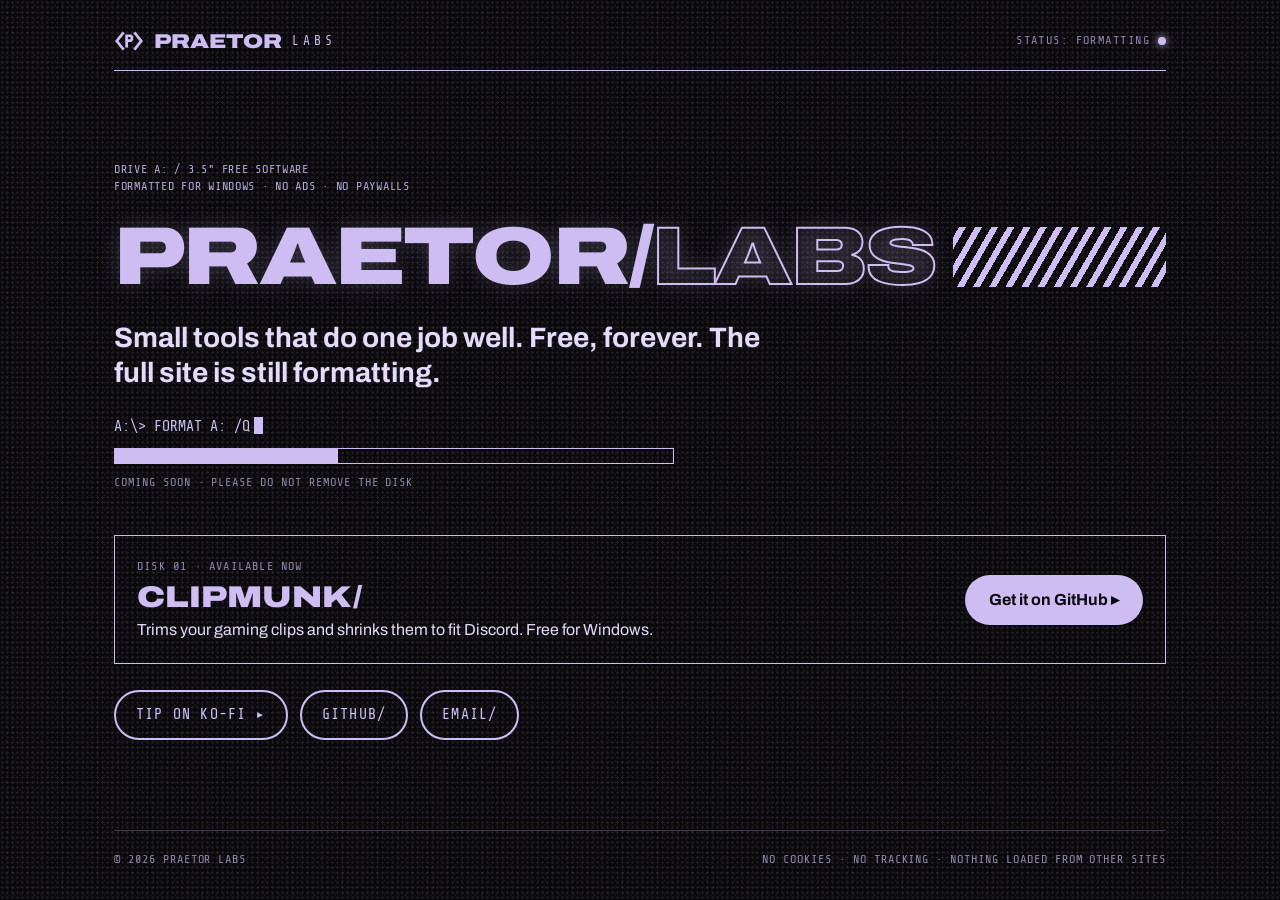
==== index.html @ a4e19ec4 "Coming soon page Co-Authored-By: Claude Opus 5.5 <noreply@anthropic.com>" ====
<!doctype html>
<html lang="en">
<head>
<meta charset="utf-8">
<meta name="viewport" content="width=device-width, initial-scale=1">
<title>Praetor Labs · Coming soon</title>
<meta name="description" content="Free apps for gamers and friends. Small tools that do one job well. The full site is coming soon.">
<meta name="theme-color" content="#0A090C">
<meta property="og:type" content="website">
<meta property="og:site_name" content="Praetor Labs">
<meta property="og:title" content="Praetor Labs · Coming soon">
<meta property="og:description" content="Free apps for gamers and friends. Small tools that do one job well.">
<meta property="og:url" content="https://praetorlabs01.github.io/">
<link rel="icon" type="image/svg+xml" href="/assets/img/favicon.svg">
<link rel="stylesheet" href="/assets/css/site.css">
<style>
body{margin:0;background:#0A090C}
a{color:#CDBDF2}
.cs-btn:hover{background:#CDBDF2 !important;color:#0A090C !important}
.cs-solid:hover{background:#E4DAFA !important}
a:focus-visible{outline:2px solid #CDBDF2;outline-offset:3px}
@keyframes hm14{from{transform:translateX(0)}to{transform:translateX(16.166px)}}
@keyframes hb{50%{opacity:0}}
@keyframes hled{0%,60%,100%{opacity:1}30%,80%{opacity:.25}}
@keyframes fmt{0%{transform:translateX(-100%)}100%{transform:translateX(250%)}}
@media (prefers-reduced-motion: reduce){*{animation:none !important;transition:none !important}}
@media (max-width: 680px){
  .cs-h1{font-size:8vw !important}
  .cs-row{flex-direction:column;align-items:flex-start !important}
}
</style>
</head>
<body>
<div style="background-color: #0A090C; background-image: radial-gradient(#CDBDF21C 1px, transparent 1.3px), radial-gradient(#CDBDF20E 1px, transparent 1.2px); background-size: 5px 5px, 7px 7px; background-position: 0 0, 3px 2px; color: #CDBDF2; font-family: 'Share Tech Mono', ui-monospace, monospace; font-size: 15px; line-height: 1.45; min-height: 100vh; display: flex; flex-direction: column">
  <div style="max-width: 1100px; width: 100%; box-sizing: border-box; margin: 0 auto; padding: 0 24px; flex: 1; display: flex; flex-direction: column">

    <header style="display: flex; align-items: center; justify-content: space-between; gap: 16px; padding: 26px 0 14px; border-bottom: 1px solid #CDBDF2">
      <span style="display: flex; align-items: center; gap: 10px">
        <svg viewBox="0 0 48 48" width="30" height="30" aria-hidden="true"><path d="M14 12L4.5 24L14 36M34 12L43.5 24L34 36" fill="none" stroke="#CDBDF2" stroke-width="4.5" stroke-linecap="square"></path><path fill-rule="evenodd" d="M18 13.5H27.75L30.75 16.5V22.5L27.75 25.5H22.5V34.5H18ZM22.5 17.75V21.25H26.25V17.75Z" fill="#CDBDF2"></path></svg>
        <span style="font-family: 'Archivo', sans-serif; font-stretch: 125%; font-weight: 900; font-size: 20px">PRAETOR</span><span style="font-size: 13px; letter-spacing: .3em">LABS</span>
      </span>
      <span style="font-size: 12px; letter-spacing: .12em; color: #8F84AA; display: flex; align-items: center; gap: 8px">STATUS: FORMATTING <span style="display: inline-block; width: 8px; height: 8px; border-radius: 50%; background: #CDBDF2; box-shadow: 0 0 8px #CDBDF2; animation: hled 1.1s infinite"></span></span>
    </header>

    <main style="flex: 1; display: flex; flex-direction: column; justify-content: center; gap: 26px; padding: 72px 0">
      <div style="font-size: 12px; line-height: 1.4; letter-spacing: .06em; color: #B4A8D4">DRIVE A: / 3.5" FREE SOFTWARE<br>FORMATTED FOR WINDOWS · NO ADS · NO PAYWALLS</div>

      <div style="display: flex; align-items: center; gap: 18px">
        <h1 class="cs-h1" style="margin: 0; white-space: nowrap; font-family: 'Archivo', sans-serif; font-stretch: 125%; font-weight: 900; font-size: clamp(28px, 6.4vw, 84px); line-height: .9; letter-spacing: -.02em; text-shadow: 0 0 22px #CDBDF233">PRAETOR/<span style="color: transparent; -webkit-text-stroke: 2px #CDBDF2">LABS</span></h1>
        <span aria-hidden="true" style="flex: 1 1 0; min-width: 0; height: 60px; position: relative; overflow: hidden"><span style="position: absolute; top: 0; bottom: 0; left: -24px; right: -24px; background: repeating-linear-gradient(-60deg, #CDBDF2 0 6px, transparent 6px 14px); animation: hm14 1.2s linear infinite"></span></span>
      </div>

      <p style="margin: 0; font-family: 'Archivo', sans-serif; font-weight: 700; font-size: clamp(20px, 3vw, 28px); line-height: 1.25; max-width: 24em; color: #E4DAFA">Small tools that do one job well. Free, forever. The full site is still formatting.</p>

      <div style="display: flex; flex-direction: column; gap: 10px; max-width: 560px">
        <div style="font-size: 15px">A:\&gt; FORMAT A: /Q<span aria-hidden="true" style="display: inline-block; width: 9px; height: 17px; margin-left: 4px; background: #CDBDF2; vertical-align: -3px; animation: hb 1s steps(1) infinite"></span></div>
        <div role="img" aria-label="Formatting in progress" style="position: relative; height: 14px; border: 1px solid #CDBDF2; overflow: hidden"><span style="position: absolute; top: 0; bottom: 0; left: 0; width: 40%; background: #CDBDF2; animation: fmt 2.4s ease-in-out infinite"></span></div>
        <div style="font-size: 12px; color: #8F84AA; letter-spacing: .08em">COMING SOON · PLEASE DO NOT REMOVE THE DISK</div>
      </div>

      <section class="cs-row" style="display: flex; align-items: center; justify-content: space-between; gap: 22px; margin-top: 18px; padding: 22px; border: 1px solid #CDBDF2">
        <div style="display: flex; flex-direction: column; gap: 6px">
          <span style="font-size: 12px; color: #8F84AA; letter-spacing: .1em">DISK 01 · AVAILABLE NOW</span>
          <span style="font-family: 'Archivo', sans-serif; font-stretch: 125%; font-weight: 900; font-size: 30px; line-height: 1">CLIPMUNK/</span>
          <span style="font-family: 'Archivo', sans-serif; font-size: 16px; color: #E4DAFA">Trims your gaming clips and shrinks them to fit Discord. Free for Windows.</span>
        </div>
        <a class="cs-solid" href="https://github.com/PraetorLabs01/Clipmunk/releases/latest" style="flex: none; display: inline-flex; align-items: center; min-height: 50px; padding: 0 24px; background: #CDBDF2; color: #0A090C; border-radius: 99px; font-family: 'Archivo', sans-serif; font-weight: 700; font-size: 16px; text-decoration: none">Get it on GitHub ▸</a>
      </section>

      <div style="display: flex; flex-wrap: wrap; gap: 12px">
        <a class="cs-btn" href="https://ko-fi.com/praetorlabs" style="display: inline-flex; align-items: center; min-height: 46px; padding: 0 20px; border: 2px solid #CDBDF2; border-radius: 99px; text-decoration: none; letter-spacing: .08em">TIP ON KO-FI ▸</a>
        <a class="cs-btn" href="https://github.com/PraetorLabs01" style="display: inline-flex; align-items: center; min-height: 46px; padding: 0 20px; border: 2px solid #CDBDF2; border-radius: 99px; text-decoration: none; letter-spacing: .08em">GITHUB/</a>
        <a class="cs-btn" href="mailto:praetorlabs@gmail.com" style="display: inline-flex; align-items: center; min-height: 46px; padding: 0 20px; border: 2px solid #CDBDF2; border-radius: 99px; text-decoration: none; letter-spacing: .08em">EMAIL/</a>
      </div>
    </main>

    <footer style="display: flex; flex-wrap: wrap; justify-content: space-between; gap: 12px; padding: 20px 0 32px; border-top: 1px solid #CDBDF244; font-size: 12px; letter-spacing: .08em; color: #8F84AA">
      <span>© 2026 PRAETOR LABS</span>
      <span>NO COOKIES · NO TRACKING · NOTHING LOADED FROM OTHER SITES</span>
    </footer>
  </div>
</div>
</body>
</html>
---- assets/css/site.css ----
/* Self-hosted so the site makes no third-party requests. Both fonts: SIL Open Font License (see /assets/fonts/). */
@font-face{font-family:'Archivo';src:url('/assets/fonts/Archivo.woff2') format('woff2');font-weight:100 900;font-stretch:62% 125%;font-display:swap}
@font-face{font-family:'Share Tech Mono';src:url('/assets/fonts/ShareTechMono.woff2') format('woff2');font-weight:400;font-display:swap}
html{scroll-behavior:smooth}

/* Phones: the mockups were drawn for desktop; these rules fold every multi-column layout into one column. */
@media (max-width: 680px){
  [style*="padding: 0 32px"]{padding-left:16px !important;padding-right:16px !important}
  [style*="grid-template-columns: repeat(auto-fit"],[style*="grid-template-columns: auto 1fr"],[style*="grid-template-columns: 1fr 1fr"]{grid-template-columns:1fr !important}
  h1{font-size:clamp(28px,10vw,52px) !important}
  h1[style*="nowrap"]{font-size:8vw !important}
  h2{font-size:clamp(24px,7.5vw,40px) !important}
  [style*="font-size: 150px"]{font-size:84px !important}
  section[style*="height: 720px"]{height:auto !important;min-height:560px;padding-top:120px !important}
  figure[style*="padding: 32px 40px 40px 0"]{padding:28px 28px 28px 0 !important}
  svg[style*="hfloat"]{display:none}
  section [aria-hidden="true"][style*="top: 260px"]{display:none}
  nav.h-nav{gap:14px !important;font-size:13px !important}
}
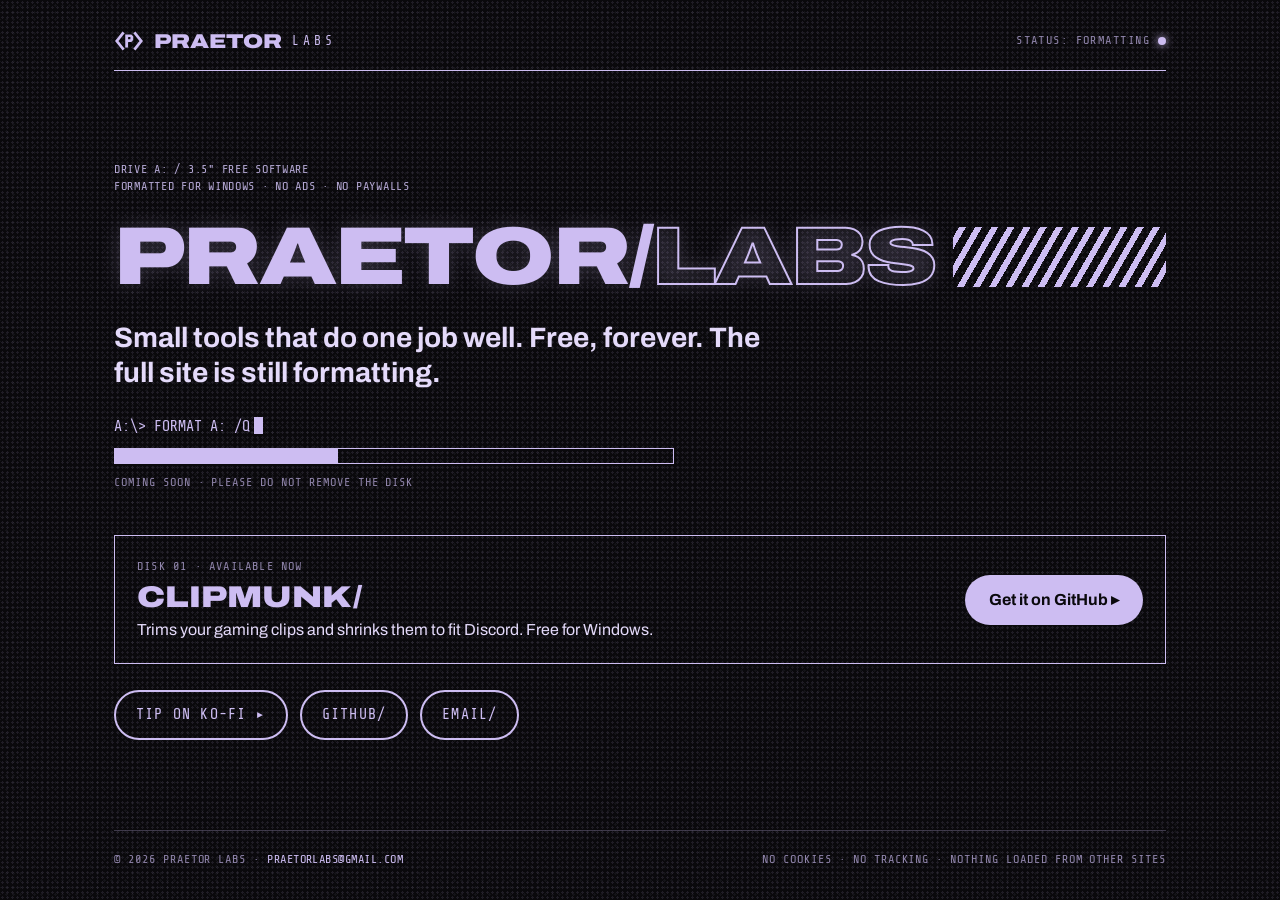
==== commit 31ef04f7: "Footer: contact email Co-Authored-By: Claude Opus 5.5 <noreply@anthropic.com>" ====
--- a/index.html
+++ b/index.html
@@ -10,7 +10,7 @@
 <meta property="og:site_name" content="Praetor Labs">
 <meta property="og:title" content="Praetor Labs · Coming soon">
 <meta property="og:description" content="Free apps for gamers and friends. Small tools that do one job well.">
-<meta property="og:url" content="https://praetorlabs01.github.io/">
+<meta property="og:url" content="https://praetorlabshq.com/">
 <link rel="icon" type="image/svg+xml" href="/assets/img/favicon.svg">
 <link rel="stylesheet" href="/assets/css/site.css">
 <style>
@@ -75,7 +75,7 @@
     </main>
 
     <footer style="display: flex; flex-wrap: wrap; justify-content: space-between; gap: 12px; padding: 20px 0 32px; border-top: 1px solid #CDBDF244; font-size: 12px; letter-spacing: .08em; color: #8F84AA">
-      <span>© 2026 PRAETOR LABS</span>
+      <span>© 2026 PRAETOR LABS · <a href="mailto:praetorlabs@gmail.com" style="color: #CDBDF2; text-decoration: none; letter-spacing: .04em">PRAETORLABS@GMAIL.COM</a></span>
       <span>NO COOKIES · NO TRACKING · NOTHING LOADED FROM OTHER SITES</span>
     </footer>
   </div>
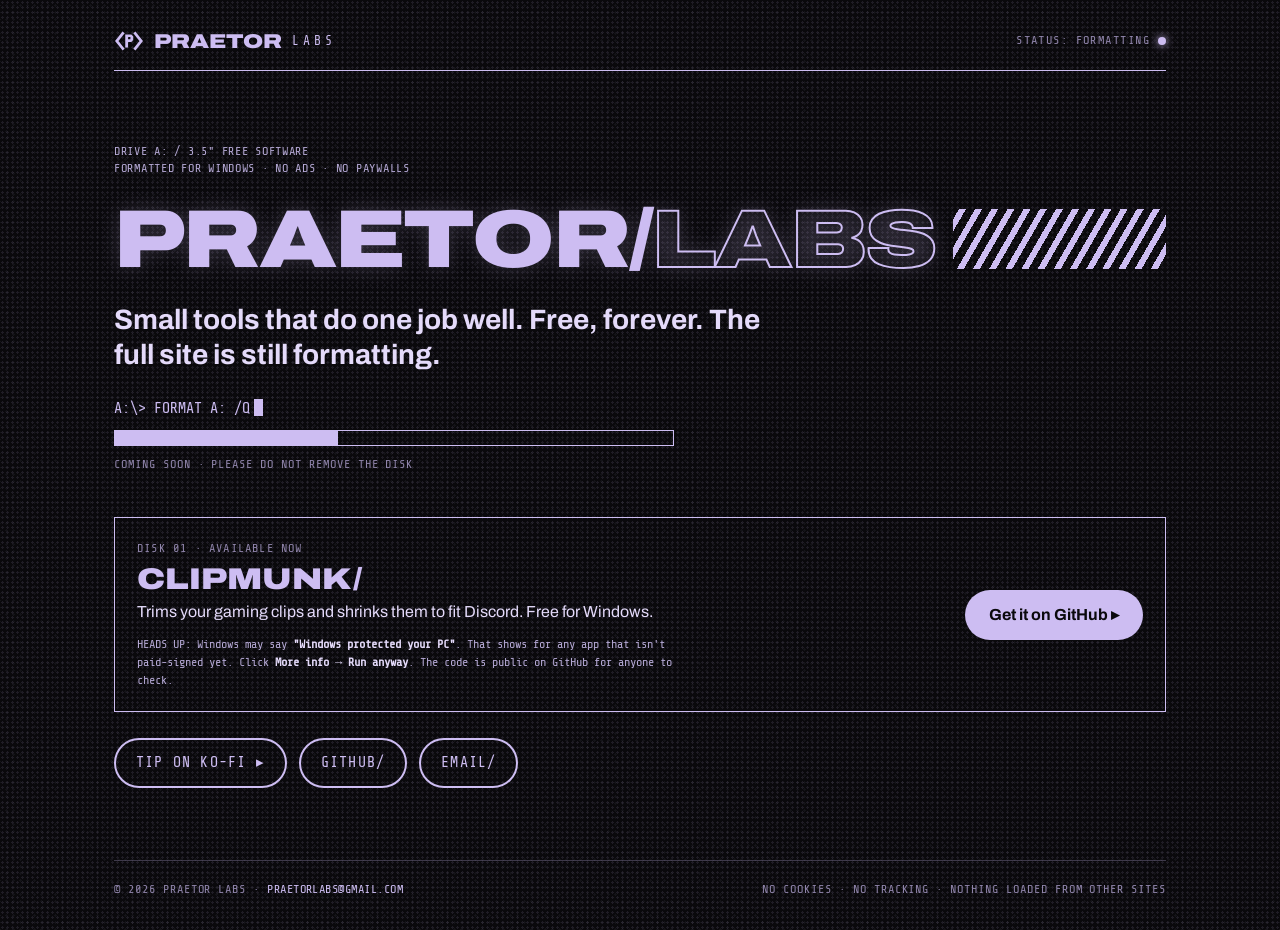
==== commit 3b2299f9: "Explain the Windows SmartScreen warning next to the Clipmunk download Co-Authored-By: Claude Opus 5." ====
--- a/index.html
+++ b/index.html
@@ -63,6 +63,7 @@
           <span style="font-size: 12px; color: #8F84AA; letter-spacing: .1em">DISK 01 · AVAILABLE NOW</span>
           <span style="font-family: 'Archivo', sans-serif; font-stretch: 125%; font-weight: 900; font-size: 30px; line-height: 1">CLIPMUNK/</span>
           <span style="font-family: 'Archivo', sans-serif; font-size: 16px; color: #E4DAFA">Trims your gaming clips and shrinks them to fit Discord. Free for Windows.</span>
+          <span style="margin-top: 6px; font-size: 12px; line-height: 1.5; color: #B4A8D4; max-width: 46em">HEADS UP: Windows may say <b style="color: #E4DAFA">"Windows protected your PC"</b>. That shows for any app that isn't paid-signed yet. Click <b style="color: #E4DAFA">More info → Run anyway</b>. The code is public on GitHub for anyone to check.</span>
         </div>
         <a class="cs-solid" href="https://github.com/PraetorLabs01/Clipmunk/releases/latest" style="flex: none; display: inline-flex; align-items: center; min-height: 50px; padding: 0 24px; background: #CDBDF2; color: #0A090C; border-radius: 99px; font-family: 'Archivo', sans-serif; font-weight: 700; font-size: 16px; text-decoration: none">Get it on GitHub ▸</a>
       </section>
@@ -70,15 +71,33 @@
       <div style="display: flex; flex-wrap: wrap; gap: 12px">
         <a class="cs-btn" href="https://ko-fi.com/praetorlabs" style="display: inline-flex; align-items: center; min-height: 46px; padding: 0 20px; border: 2px solid #CDBDF2; border-radius: 99px; text-decoration: none; letter-spacing: .08em">TIP ON KO-FI ▸</a>
         <a class="cs-btn" href="https://github.com/PraetorLabs01" style="display: inline-flex; align-items: center; min-height: 46px; padding: 0 20px; border: 2px solid #CDBDF2; border-radius: 99px; text-decoration: none; letter-spacing: .08em">GITHUB/</a>
-        <a class="cs-btn" href="mailto:praetorlabs@gmail.com" style="display: inline-flex; align-items: center; min-height: 46px; padding: 0 20px; border: 2px solid #CDBDF2; border-radius: 99px; text-decoration: none; letter-spacing: .08em">EMAIL/</a>
+        <a class="cs-btn" href="mailto:praetorlabs@gmail.com" data-copy-email title="Click to copy praetorlabs@gmail.com" style="display: inline-flex; align-items: center; min-height: 46px; padding: 0 20px; border: 2px solid #CDBDF2; border-radius: 99px; text-decoration: none; letter-spacing: .08em">EMAIL/</a>
       </div>
     </main>
 
     <footer style="display: flex; flex-wrap: wrap; justify-content: space-between; gap: 12px; padding: 20px 0 32px; border-top: 1px solid #CDBDF244; font-size: 12px; letter-spacing: .08em; color: #8F84AA">
-      <span>© 2026 PRAETOR LABS · <a href="mailto:praetorlabs@gmail.com" style="color: #CDBDF2; text-decoration: none; letter-spacing: .04em">PRAETORLABS@GMAIL.COM</a></span>
+      <span>© 2026 PRAETOR LABS · <a href="mailto:praetorlabs@gmail.com" data-copy-email title="Click to copy praetorlabs@gmail.com" style="color: #CDBDF2; text-decoration: none; letter-spacing: .04em">PRAETORLABS@GMAIL.COM</a></span>
       <span>NO COOKIES · NO TRACKING · NOTHING LOADED FROM OTHER SITES</span>
     </footer>
   </div>
 </div>
+<script>
+// Clicking an email link copies the address too, because mailto: does nothing on PCs with no email app set up.
+document.querySelectorAll('[data-copy-email]').forEach(function (a) {
+  a.addEventListener('click', function () {
+    var addr = a.getAttribute('href').replace('mailto:', '');
+    var label = a.textContent;
+    function done() { a.textContent = 'COPIED ✓'; setTimeout(function () { a.textContent = label; }, 1800); }
+    function fallback() {
+      var t = document.createElement('textarea');
+      t.value = addr; t.setAttribute('readonly', ''); t.style.position = 'fixed'; t.style.opacity = '0';
+      document.body.appendChild(t); t.select();
+      try { if (document.execCommand('copy')) done(); } catch (e) {}
+      document.body.removeChild(t);
+    }
+    if (navigator.clipboard && window.isSecureContext) { navigator.clipboard.writeText(addr).then(done, fallback); } else { fallback(); }
+  });
+});
+</script>
 </body>
 </html>
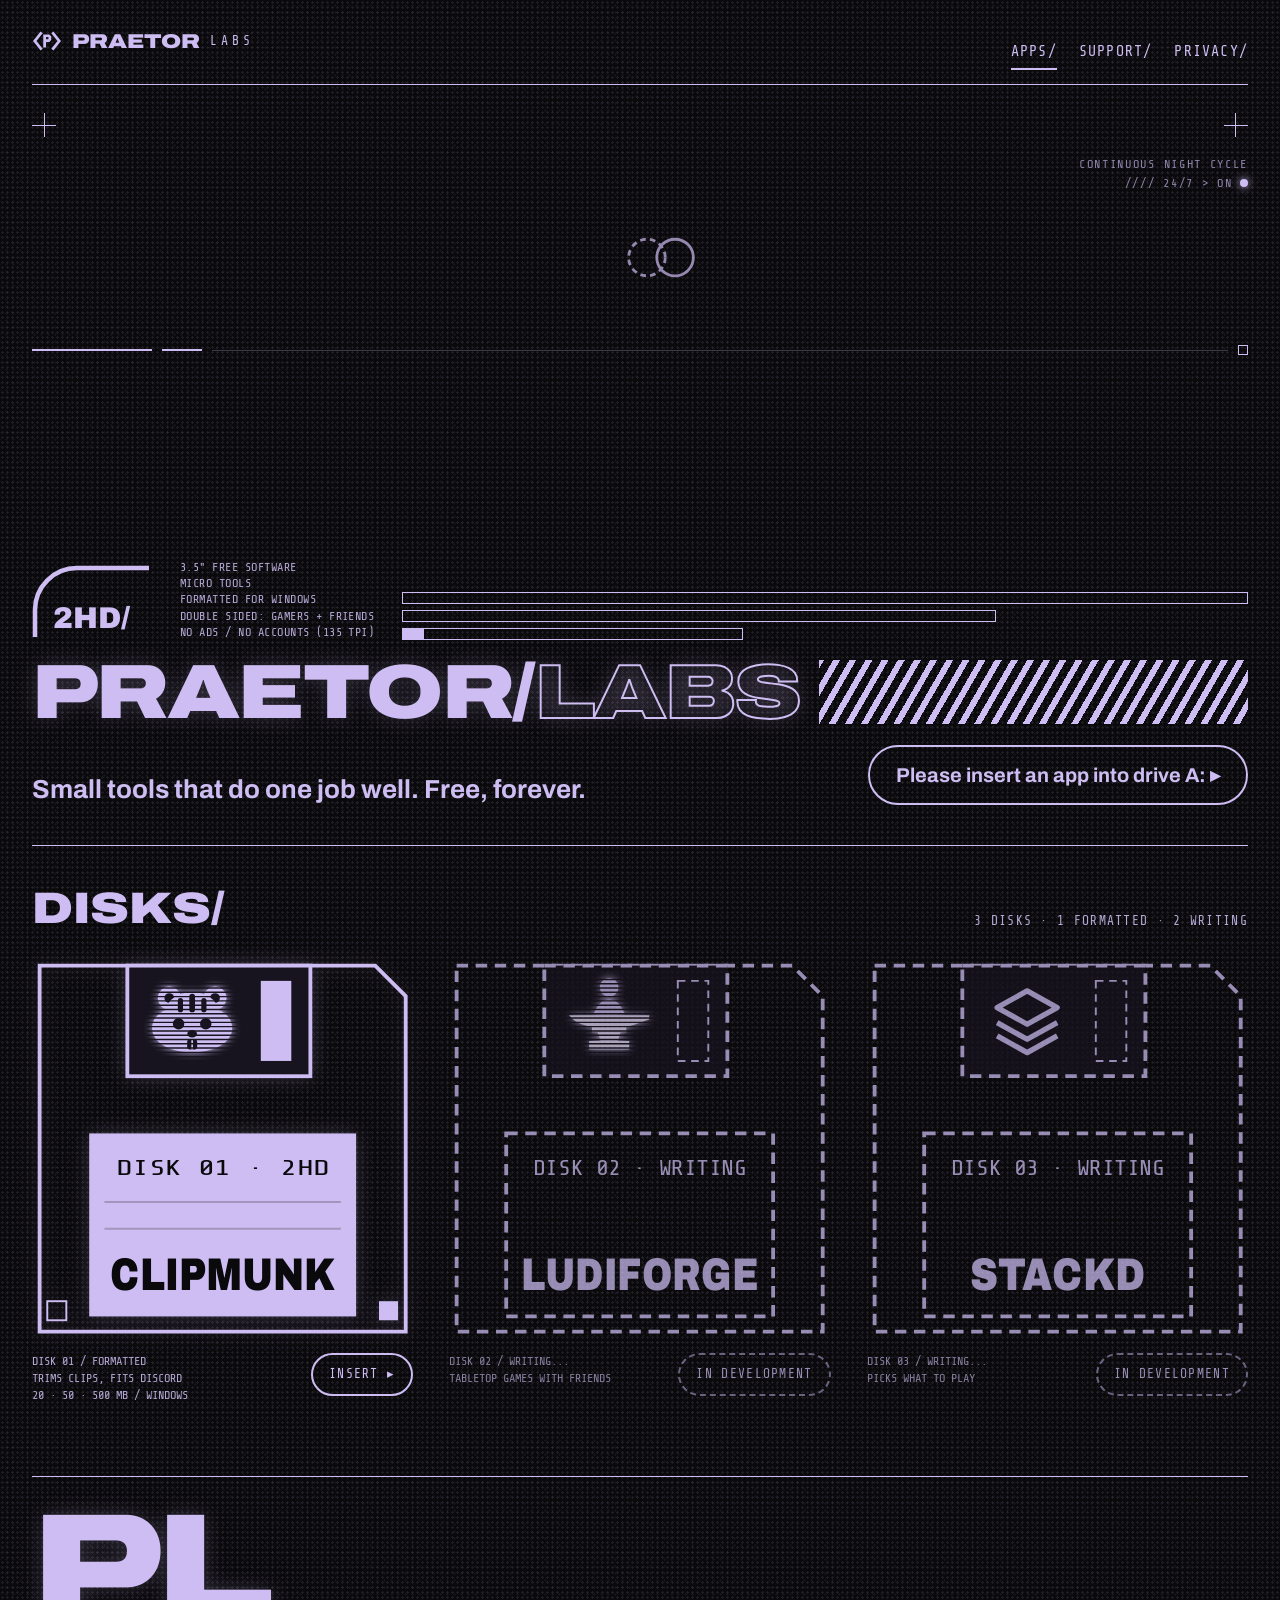
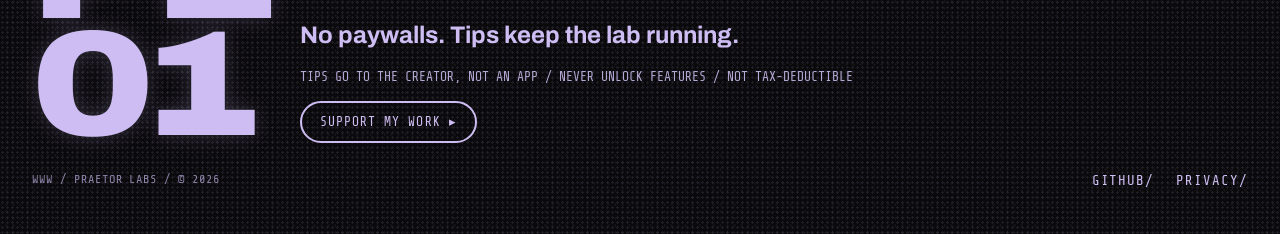
==== commit a2982ca6: "Launch the full site: home, Clipmunk, support, privacy Co-Authored-By: Claude Opus 5.5 <noreply@anth" ====
--- a/index.html
+++ b/index.html
@@ -3,101 +3,125 @@
 <head>
 <meta charset="utf-8">
 <meta name="viewport" content="width=device-width, initial-scale=1">
-<title>Praetor Labs · Coming soon</title>
-<meta name="description" content="Free apps for gamers and friends. Small tools that do one job well. The full site is coming soon.">
+<title>Praetor Labs</title>
+<meta name="description" content="Free apps for gamers and friends. Small tools that do one job well. No ads, no accounts, no paywalls.">
 <meta name="theme-color" content="#0A090C">
 <meta property="og:type" content="website">
 <meta property="og:site_name" content="Praetor Labs">
-<meta property="og:title" content="Praetor Labs · Coming soon">
-<meta property="og:description" content="Free apps for gamers and friends. Small tools that do one job well.">
+<meta property="og:title" content="Praetor Labs">
+<meta property="og:description" content="Free apps for gamers and friends. Small tools that do one job well. No ads, no accounts, no paywalls.">
 <meta property="og:url" content="https://praetorlabshq.com/">
+<meta property="og:image" content="https://praetorlabshq.com/assets/img/share.png">
+<meta property="og:image:width" content="1200">
+<meta property="og:image:height" content="630">
+<meta name="twitter:card" content="summary_large_image">
+<link rel="canonical" href="https://praetorlabshq.com/">
 <link rel="icon" type="image/svg+xml" href="/assets/img/favicon.svg">
+<link rel="icon" type="image/png" sizes="32x32" href="/assets/img/favicon-32.png">
+<link rel="apple-touch-icon" sizes="180x180" href="/assets/img/apple-touch-icon.png">
 <link rel="stylesheet" href="/assets/css/site.css">
 <style>
 body{margin:0;background:#0A090C}
 a{color:#CDBDF2}
-.cs-btn:hover{background:#CDBDF2 !important;color:#0A090C !important}
-.cs-solid:hover{background:#E4DAFA !important}
+.h-disk:hover .h-ins{background:#CDBDF2 !important;color:#0A090C !important}
+.h-cta:hover{background:#CDBDF2 !important;color:#0A090C !important}
+.h-nav a:hover{border-bottom-color:#CDBDF2 !important}
 a:focus-visible{outline:2px solid #CDBDF2;outline-offset:3px}
 @keyframes hm14{from{transform:translateX(0)}to{transform:translateX(16.166px)}}
 @keyframes hb{50%{opacity:0}}
+@keyframes hspin{to{transform:rotate(360deg)}}
 @keyframes hled{0%,60%,100%{opacity:1}30%,80%{opacity:.25}}
-@keyframes fmt{0%{transform:translateX(-100%)}100%{transform:translateX(250%)}}
+@keyframes hgrow{0%{width:6%}100%{width:100%}}
+.h-disk{transition:transform .2s ease}.h-disk:hover{transform:translateY(-5px)}
 @media (prefers-reduced-motion: reduce){*{animation:none !important;transition:none !important}}
-@media (max-width: 680px){
-  .cs-h1{font-size:8vw !important}
-  .cs-row{flex-direction:column;align-items:flex-start !important}
-}
 </style>
 </head>
 <body>
-<div style="background-color: #0A090C; background-image: radial-gradient(#CDBDF21C 1px, transparent 1.3px), radial-gradient(#CDBDF20E 1px, transparent 1.2px); background-size: 5px 5px, 7px 7px; background-position: 0 0, 3px 2px; color: #CDBDF2; font-family: 'Share Tech Mono', ui-monospace, monospace; font-size: 15px; line-height: 1.45; min-height: 100vh; display: flex; flex-direction: column">
-  <div style="max-width: 1100px; width: 100%; box-sizing: border-box; margin: 0 auto; padding: 0 24px; flex: 1; display: flex; flex-direction: column">
+<div style="background-color: #0A090C; background-image: radial-gradient(#CDBDF21C 1px, transparent 1.3px), radial-gradient(#CDBDF20E 1px, transparent 1.2px); background-size: 5px 5px, 7px 7px; background-position: 0 0, 3px 2px; color: #CDBDF2; font-family: 'Share Tech Mono', ui-monospace, monospace; font-size: 15px; line-height: 1.4; min-height: 100vh">
+  <div style="max-width: 1240px; margin: 0 auto; padding: 0 32px">
 
-    <header style="display: flex; align-items: center; justify-content: space-between; gap: 16px; padding: 26px 0 14px; border-bottom: 1px solid #CDBDF2">
-      <span style="display: flex; align-items: center; gap: 10px">
+    <header style="display: flex; flex-wrap: wrap; align-items: baseline; justify-content: space-between; gap: 18px; padding: 26px 0 14px; border-bottom: 1px solid #CDBDF2">
+      <a href="/" style="display: flex; align-items: center; gap: 10px; text-decoration: none">
         <svg viewBox="0 0 48 48" width="30" height="30" aria-hidden="true"><path d="M14 12L4.5 24L14 36M34 12L43.5 24L34 36" fill="none" stroke="#CDBDF2" stroke-width="4.5" stroke-linecap="square"></path><path fill-rule="evenodd" d="M18 13.5H27.75L30.75 16.5V22.5L27.75 25.5H22.5V34.5H18ZM22.5 17.75V21.25H26.25V17.75Z" fill="#CDBDF2"></path></svg>
         <span style="font-family: 'Archivo', sans-serif; font-stretch: 125%; font-weight: 900; font-size: 20px">PRAETOR</span><span style="font-size: 13px; letter-spacing: .3em">LABS</span>
-      </span>
-      <span style="font-size: 12px; letter-spacing: .12em; color: #8F84AA; display: flex; align-items: center; gap: 8px">STATUS: FORMATTING <span style="display: inline-block; width: 8px; height: 8px; border-radius: 50%; background: #CDBDF2; box-shadow: 0 0 8px #CDBDF2; animation: hled 1.1s infinite"></span></span>
+      </a>
+      <nav class="h-nav" aria-label="Main" style="display: flex; gap: 22px; font-size: 15px; letter-spacing: .08em">
+        <a href="/" aria-current="page" style="text-decoration: none; border-bottom: 2px solid #CDBDF2; padding: 6px 0">APPS/</a>
+        <a href="/support.html" style="text-decoration: none; border-bottom: 2px solid transparent; padding: 6px 0">SUPPORT/</a>
+        <a href="/privacy.html" style="text-decoration: none; border-bottom: 2px solid transparent; padding: 6px 0">PRIVACY/</a>
+      </nav>
     </header>
 
-    <main style="flex: 1; display: flex; flex-direction: column; justify-content: center; gap: 26px; padding: 72px 0">
-      <div style="font-size: 12px; line-height: 1.4; letter-spacing: .06em; color: #B4A8D4">DRIVE A: / 3.5" FREE SOFTWARE<br>FORMATTED FOR WINDOWS · NO ADS · NO PAYWALLS</div>
+    <section style="position: relative; height: 720px; display: flex; flex-direction: column; justify-content: flex-end; padding-bottom: 40px">
+      <span aria-hidden="true" style="position: absolute; top: 40px; left: 0; width: 24px; height: 1px; background: #CDBDF2"></span>
+      <span aria-hidden="true" style="position: absolute; top: 28px; left: 12px; width: 1px; height: 24px; background: #CDBDF2"></span>
+      <span aria-hidden="true" style="position: absolute; top: 40px; right: 0; width: 24px; height: 1px; background: #CDBDF2"></span>
+      <span aria-hidden="true" style="position: absolute; top: 28px; right: 12px; width: 1px; height: 24px; background: #CDBDF2"></span>
+      <div aria-hidden="true" style="position: absolute; top: 70px; right: 0; font-size: 12px; letter-spacing: .14em; text-align: right; color: #8F84AA; line-height: 1.6">CONTINUOUS NIGHT CYCLE<br>//// 24/7 &gt; ON <span style="display: inline-block; width: 8px; height: 8px; border-radius: 50%; background: #CDBDF2; box-shadow: 0 0 8px #CDBDF2; animation: hled 1.1s infinite"></span></div>
+      <svg aria-hidden="true" viewBox="0 0 64 32" width="90" height="45" style="position: absolute; top: 150px; left: 48%; opacity: .7"><circle cx="22" cy="16" r="13" fill="none" stroke="#CDBDF2" stroke-width="2" stroke-dasharray="4 3" style="transform-box: fill-box; transform-origin: center; animation: hspin 8s linear infinite"></circle><circle cx="42" cy="16" r="13" fill="none" stroke="#CDBDF2" stroke-width="2"></circle></svg>
+      <div aria-hidden="true" style="position: absolute; top: 260px; left: 0; right: 0; display: flex; align-items: center; gap: 10px"><span style="width: 120px; height: 2px; background: #CDBDF2"></span><span style="width: 40px; height: 2px; background: #CDBDF2"></span><span style="flex: 1; height: 1px; background: #CDBDF244"></span><span style="width: 8px; height: 8px; border: 1px solid #CDBDF2"></span></div>
 
+      <div style="display: flex; flex-wrap: wrap; gap: 28px; align-items: end; margin-bottom: 18px">
+        <svg viewBox="0 0 80 50" width="120" height="75" aria-hidden="true"><path d="M2 48V30A28 28 0 0 1 30 2H78" fill="none" stroke="#CDBDF2" stroke-width="3"></path><text x="14" y="42" font-family="Archivo, sans-serif" font-weight="900" font-size="20" fill="#CDBDF2">2HD/</text></svg>
+        <div style="font-size: 12px; line-height: 1.35; letter-spacing: .04em; color: #B4A8D4">3.5" FREE SOFTWARE<br>MICRO TOOLS<br>FORMATTED FOR WINDOWS<br>DOUBLE SIDED: GAMERS + FRIENDS<br>NO ADS / NO ACCOUNTS (135 TPI)</div>
+        <div style="flex: 1; min-width: 240px; display: flex; flex-direction: column; gap: 6px">
+          <span style="height: 10px; border: 1px solid #CDBDF2"></span><span style="height: 10px; border: 1px solid #CDBDF2; width: 70%"></span><span style="position: relative; height: 10px; border: 1px solid #CDBDF2; width: 40%; overflow: hidden"><span style="position: absolute; left: 0; top: 0; bottom: 0; width: 6%; background: #CDBDF2; animation: hgrow 2.8s ease-in-out infinite alternate"></span></span>
+        </div>
+      </div>
       <div style="display: flex; align-items: center; gap: 18px">
-        <h1 class="cs-h1" style="margin: 0; white-space: nowrap; font-family: 'Archivo', sans-serif; font-stretch: 125%; font-weight: 900; font-size: clamp(28px, 6.4vw, 84px); line-height: .9; letter-spacing: -.02em; text-shadow: 0 0 22px #CDBDF233">PRAETOR/<span style="color: transparent; -webkit-text-stroke: 2px #CDBDF2">LABS</span></h1>
-        <span aria-hidden="true" style="flex: 1 1 0; min-width: 0; height: 60px; position: relative; overflow: hidden"><span style="position: absolute; top: 0; bottom: 0; left: -24px; right: -24px; background: repeating-linear-gradient(-60deg, #CDBDF2 0 6px, transparent 6px 14px); animation: hm14 1.2s linear infinite"></span></span>
+        <h1 style="margin: 0; white-space: nowrap; font-family: 'Archivo', sans-serif; font-stretch: 125%; font-weight: 900; font-size: clamp(28px, 6vw, 88px); line-height: .9; letter-spacing: -.02em; text-shadow: 0 0 22px #CDBDF233">PRAETOR/<span style="color: transparent; -webkit-text-stroke: 2px #CDBDF2">LABS</span></h1>
+        <span aria-hidden="true" style="flex: 1 1 0; min-width: 0; height: 64px; position: relative; overflow: hidden"><span style="position: absolute; top: 0; bottom: 0; left: -24px; right: -24px; background: repeating-linear-gradient(-60deg, #CDBDF2 0 6px, transparent 6px 14px); animation: hm14 1.2s linear infinite"></span></span>
       </div>
+      <div style="display: flex; flex-wrap: wrap; justify-content: space-between; align-items: end; gap: 24px; margin-top: 18px">
+        <p style="margin: 0; font-family: 'Archivo', sans-serif; font-weight: 700; font-size: 26px; line-height: 1.2; max-width: 22em">Small tools that do one job well. Free, forever.</p>
+        <a class="h-cta" href="#apps" style="font-family: 'Archivo', sans-serif; font-weight: 700; font-size: 20px; text-decoration: none; border: 2px solid #CDBDF2; border-radius: 99px; padding: 14px 26px">Please insert an app into drive A: <span style="display: inline-block; animation: hb 1s steps(1) infinite">▸</span></a>
+      </div>
+    </section>
 
-      <p style="margin: 0; font-family: 'Archivo', sans-serif; font-weight: 700; font-size: clamp(20px, 3vw, 28px); line-height: 1.25; max-width: 24em; color: #E4DAFA">Small tools that do one job well. Free, forever. The full site is still formatting.</p>
+    <section id="apps" style="border-top: 1px solid #CDBDF2; padding-top: 40px">
+      <div style="display: flex; justify-content: space-between; align-items: end; margin-bottom: 28px"><h2 style="margin: 0; font-family: 'Archivo', sans-serif; font-stretch: 125%; font-weight: 900; font-size: 44px; line-height: 1">DISKS/</h2><span style="font-size: 13px; letter-spacing: .1em; color: #B4A8D4">3 DISKS · 1 FORMATTED · 2 WRITING</span></div>
+      <div style="display: grid; grid-template-columns: repeat(auto-fit, minmax(320px, 1fr)); gap: 36px">
 
-      <div style="display: flex; flex-direction: column; gap: 10px; max-width: 560px">
-        <div style="font-size: 15px">A:\&gt; FORMAT A: /Q<span aria-hidden="true" style="display: inline-block; width: 9px; height: 17px; margin-left: 4px; background: #CDBDF2; vertical-align: -3px; animation: hb 1s steps(1) infinite"></span></div>
-        <div role="img" aria-label="Formatting in progress" style="position: relative; height: 14px; border: 1px solid #CDBDF2; overflow: hidden"><span style="position: absolute; top: 0; bottom: 0; left: 0; width: 40%; background: #CDBDF2; animation: fmt 2.4s ease-in-out infinite"></span></div>
-        <div style="font-size: 12px; color: #8F84AA; letter-spacing: .08em">COMING SOON · PLEASE DO NOT REMOVE THE DISK</div>
+        <a class="h-disk" href="/clipmunk/" style="display: flex; flex-direction: column; gap: 14px; text-decoration: none">
+          <svg viewBox="0 0 200 200" style="width: 100%; height: auto; filter: drop-shadow(0 0 10px #CDBDF233)" aria-hidden="true"><path d="M4 4H180L196 20V196H4Z" fill="none" stroke="#CDBDF2" stroke-width="2"></path><rect x="50" y="4" width="96" height="58" fill="#17141F" stroke="#CDBDF2" stroke-width="2"></rect><g transform="translate(60 9) scale(.75)"><g style="filter: drop-shadow(0 0 3px #CDBDF2)"><circle cx="16" cy="16" r="8" fill="#CDBDF2"></circle><circle cx="48" cy="16" r="8" fill="#CDBDF2"></circle><circle cx="16" cy="16" r="3.4" fill="#17141F"></circle><circle cx="48" cy="16" r="3.4" fill="#17141F"></circle><path d="M32 12c10 0 17 5 18.5 12.5 6 2.2 9.5 7 9.5 12.5 0 10-12 17-28 17S4 47 4 37c0-5.5 3.5-10.3 9.5-12.5C15 17 22 12 32 12z" fill="#CDBDF2"></path><rect x="30" y="13" width="4" height="13" rx="2" fill="#17141F"></rect><rect x="22" y="16" width="3.6" height="10" rx="1.8" fill="#17141F"></rect><rect x="38.4" y="16" width="3.6" height="10" rx="1.8" fill="#17141F"></rect><circle cx="22.5" cy="34" r="4" fill="#17141F"></circle><circle cx="41.5" cy="34" r="4" fill="#17141F"></circle><ellipse cx="32" cy="41" rx="3.4" ry="2.6" fill="#17141F"></ellipse><rect x="28.5" y="45" width="7" height="7" rx="1.5" fill="#17141F"></rect><rect x="31.4" y="45" width="1.2" height="7" fill="#CDBDF2"></rect></g><path d="M0 3H64M0 6H64M0 9H64M0 12H64M0 15H64M0 18H64M0 21H64M0 24H64M0 27H64M0 30H64M0 33H64M0 36H64M0 39H64M0 42H64M0 45H64M0 48H64M0 51H64M0 54H64M0 57H64M0 60H64" stroke="#17141F" stroke-width="1"></path></g><rect x="120" y="12" width="16" height="42" fill="#CDBDF2"></rect><rect x="30" y="92" width="140" height="96" fill="#CDBDF2"></rect><path d="M38 128H162M38 142H162" stroke="#0A090C" stroke-opacity=".22"></path><text x="100" y="114" text-anchor="middle" font-family="Share Tech Mono, monospace" font-size="11" textLength="112" lengthAdjust="spacingAndGlyphs" fill="#0A090C">DISK 01 · 2HD</text><text x="100" y="174" text-anchor="middle" font-family="Archivo, sans-serif" font-weight="900" font-size="24" textLength="118" lengthAdjust="spacingAndGlyphs" fill="#0A090C">CLIPMUNK</text><rect x="8" y="180" width="10" height="10" fill="none" stroke="#CDBDF2"></rect><rect x="182" y="180" width="10" height="10" fill="#CDBDF2"></rect></svg>
+          <div style="display: flex; justify-content: space-between; align-items: start; gap: 14px">
+            <div style="font-size: 12px; line-height: 1.4; color: #B4A8D4">DISK 01 / FORMATTED<br>TRIMS CLIPS, FITS DISCORD<br>20 · 50 · 500 MB / WINDOWS</div>
+            <span class="h-ins" style="padding: 10px 16px; border: 2px solid #CDBDF2; border-radius: 99px; font-size: 13px; letter-spacing: .1em">INSERT ▸</span>
+          </div>
+        </a>
+
+        <div style="display: flex; flex-direction: column; gap: 14px; opacity: .72">
+          <svg viewBox="0 0 200 200" style="width: 100%; height: auto" aria-hidden="true"><path d="M4 4H180L196 20V196H4Z" fill="none" stroke="#CDBDF2" stroke-width="2" stroke-dasharray="6 4"></path><rect x="50" y="4" width="96" height="58" fill="#17141F" stroke="#CDBDF2" stroke-width="2" stroke-dasharray="6 4"></rect><g transform="translate(60 9) scale(.75)"><g style="filter: drop-shadow(0 0 3px #CDBDF2)"><circle cx="32" cy="8.5" r="6.5" fill="#CDBDF2"></circle><path d="M21 27.2C24 20.5 27 17 32 17C37 17 40 20.5 43 27.2Z" fill="#CDBDF2"></path><path d="M4 28H60V31C54 33 50 35 44 36V40H20V36C12 35 7 32 4 28Z" fill="#E4DAFA"></path><path d="M24 40H40L38 46H26Z" fill="#E4DAFA"></path><path d="M18 46H46V52H18Z" fill="#E4DAFA"></path></g><path d="M0 3H64M0 6H64M0 9H64M0 12H64M0 15H64M0 18H64M0 21H64M0 24H64M0 27H64M0 30H64M0 33H64M0 36H64M0 39H64M0 42H64M0 45H64M0 48H64M0 51H64M0 54H64M0 57H64M0 60H64" stroke="#17141F" stroke-width="1"></path></g><rect x="120" y="12" width="16" height="42" fill="none" stroke="#CDBDF2" stroke-dasharray="4 3"></rect><rect x="30" y="92" width="140" height="96" fill="none" stroke="#CDBDF2" stroke-width="2" stroke-dasharray="6 4"></rect><text x="100" y="114" text-anchor="middle" font-family="Share Tech Mono, monospace" font-size="11" textLength="112" lengthAdjust="spacingAndGlyphs" fill="#CDBDF2">DISK 02 · WRITING</text><text x="100" y="174" text-anchor="middle" font-family="Archivo, sans-serif" font-weight="900" font-size="24" textLength="124" lengthAdjust="spacingAndGlyphs" fill="#CDBDF2">LUDIFORGE</text></svg>
+          <div style="display: flex; justify-content: space-between; align-items: start; gap: 14px">
+            <div style="font-size: 12px; line-height: 1.4; color: #B4A8D4">DISK 02 / WRITING...<br>TABLETOP GAMES WITH FRIENDS</div>
+            <span style="padding: 10px 16px; border: 2px dashed #8F84AA; border-radius: 99px; font-size: 13px; letter-spacing: .1em">IN DEVELOPMENT</span>
+          </div>
+        </div>
+
+        <div style="display: flex; flex-direction: column; gap: 14px; opacity: .72">
+          <svg viewBox="0 0 200 200" style="width: 100%; height: auto" aria-hidden="true"><path d="M4 4H180L196 20V196H4Z" fill="none" stroke="#CDBDF2" stroke-width="2" stroke-dasharray="6 4"></path><rect x="50" y="4" width="96" height="58" fill="#17141F" stroke="#CDBDF2" stroke-width="2" stroke-dasharray="6 4"></rect><g transform="translate(63 12) scale(1.75)" fill="none" stroke="#CDBDF2" stroke-width="1.6" stroke-linejoin="round"><path d="M12 3l9 5-9 5-9-5z"></path><path d="M3 12.5l9 5 9-5M3 16.5l9 5 9-5"></path></g><rect x="120" y="12" width="16" height="42" fill="none" stroke="#CDBDF2" stroke-dasharray="4 3"></rect><rect x="30" y="92" width="140" height="96" fill="none" stroke="#CDBDF2" stroke-width="2" stroke-dasharray="6 4"></rect><text x="100" y="114" text-anchor="middle" font-family="Share Tech Mono, monospace" font-size="11" textLength="112" lengthAdjust="spacingAndGlyphs" fill="#CDBDF2">DISK 03 · WRITING</text><text x="100" y="174" text-anchor="middle" font-family="Archivo, sans-serif" font-weight="900" font-size="24" textLength="92" lengthAdjust="spacingAndGlyphs" fill="#CDBDF2">STACKD</text></svg>
+          <div style="display: flex; justify-content: space-between; align-items: start; gap: 14px">
+            <div style="font-size: 12px; line-height: 1.4; color: #B4A8D4">DISK 03 / WRITING...<br>PICKS WHAT TO PLAY</div>
+            <span style="padding: 10px 16px; border: 2px dashed #8F84AA; border-radius: 99px; font-size: 13px; letter-spacing: .1em">IN DEVELOPMENT</span>
+          </div>
+        </div>
       </div>
+    </section>
 
-      <section class="cs-row" style="display: flex; align-items: center; justify-content: space-between; gap: 22px; margin-top: 18px; padding: 22px; border: 1px solid #CDBDF2">
-        <div style="display: flex; flex-direction: column; gap: 6px">
-          <span style="font-size: 12px; color: #8F84AA; letter-spacing: .1em">DISK 01 · AVAILABLE NOW</span>
-          <span style="font-family: 'Archivo', sans-serif; font-stretch: 125%; font-weight: 900; font-size: 30px; line-height: 1">CLIPMUNK/</span>
-          <span style="font-family: 'Archivo', sans-serif; font-size: 16px; color: #E4DAFA">Trims your gaming clips and shrinks them to fit Discord. Free for Windows.</span>
-          <span style="margin-top: 6px; font-size: 12px; line-height: 1.5; color: #B4A8D4; max-width: 46em">HEADS UP: Windows may say <b style="color: #E4DAFA">"Windows protected your PC"</b>. That shows for any app that isn't paid-signed yet. Click <b style="color: #E4DAFA">More info → Run anyway</b>. The code is public on GitHub for anyone to check.</span>
-        </div>
-        <a class="cs-solid" href="https://github.com/PraetorLabs01/Clipmunk/releases/latest" style="flex: none; display: inline-flex; align-items: center; min-height: 50px; padding: 0 24px; background: #CDBDF2; color: #0A090C; border-radius: 99px; font-family: 'Archivo', sans-serif; font-weight: 700; font-size: 16px; text-decoration: none">Get it on GitHub ▸</a>
-      </section>
+    <section style="margin-top: 72px; display: grid; grid-template-columns: auto 1fr; gap: 32px; align-items: end; border-top: 1px solid #CDBDF2; padding-top: 32px">
+      <div aria-hidden="true" style="font-family: 'Archivo', sans-serif; font-stretch: 125%; font-weight: 900; font-size: 150px; line-height: .78; letter-spacing: -.04em; text-shadow: 0 0 22px #CDBDF233">PL<br>01</div>
+      <div style="display: flex; flex-direction: column; gap: 14px">
+        <div style="font-family: 'Archivo', sans-serif; font-weight: 700; font-size: 24px">No paywalls. Tips keep the lab running.</div>
+        <div style="font-size: 13px; line-height: 1.5; color: #B4A8D4">TIPS GO TO THE CREATOR, NOT AN APP / NEVER UNLOCK FEATURES / NOT TAX-DEDUCTIBLE</div>
+        <div style="display: flex; gap: 12px; font-size: 13px; letter-spacing: .08em"><a href="/support.html" class="h-cta" style="padding: 10px 18px; border: 2px solid #CDBDF2; border-radius: 99px; text-decoration: none">SUPPORT MY WORK ▸</a></div>
+      </div>
+    </section>
 
-      <div style="display: flex; flex-wrap: wrap; gap: 12px">
-        <a class="cs-btn" href="https://ko-fi.com/praetorlabs" style="display: inline-flex; align-items: center; min-height: 46px; padding: 0 20px; border: 2px solid #CDBDF2; border-radius: 99px; text-decoration: none; letter-spacing: .08em">TIP ON KO-FI ▸</a>
-        <a class="cs-btn" href="https://github.com/PraetorLabs01" style="display: inline-flex; align-items: center; min-height: 46px; padding: 0 20px; border: 2px solid #CDBDF2; border-radius: 99px; text-decoration: none; letter-spacing: .08em">GITHUB/</a>
-        <a class="cs-btn" href="mailto:praetorlabs@gmail.com" data-copy-email title="Click to copy praetorlabs@gmail.com" style="display: inline-flex; align-items: center; min-height: 46px; padding: 0 20px; border: 2px solid #CDBDF2; border-radius: 99px; text-decoration: none; letter-spacing: .08em">EMAIL/</a>
-      </div>
-    </main>
-
-    <footer style="display: flex; flex-wrap: wrap; justify-content: space-between; gap: 12px; padding: 20px 0 32px; border-top: 1px solid #CDBDF244; font-size: 12px; letter-spacing: .08em; color: #8F84AA">
-      <span>© 2026 PRAETOR LABS · <a href="mailto:praetorlabs@gmail.com" data-copy-email title="Click to copy praetorlabs@gmail.com" style="color: #CDBDF2; text-decoration: none; letter-spacing: .04em">PRAETORLABS@GMAIL.COM</a></span>
-      <span>NO COOKIES · NO TRACKING · NOTHING LOADED FROM OTHER SITES</span>
+    <footer style="display: flex; flex-wrap: wrap; justify-content: space-between; gap: 18px; padding: 28px 0 44px; font-size: 12px; letter-spacing: .08em; color: #8F84AA">
+      <span>WWW / PRAETOR LABS / © 2026</span>
+      <span style="display: flex; gap: 22px; font-size: 14px"><a href="https://github.com/PraetorLabs01" style="text-decoration: none">GITHUB/</a><a href="/privacy.html" style="text-decoration: none">PRIVACY/</a></span>
     </footer>
   </div>
 </div>
-<script>
-// Clicking an email link copies the address too, because mailto: does nothing on PCs with no email app set up.
-document.querySelectorAll('[data-copy-email]').forEach(function (a) {
-  a.addEventListener('click', function () {
-    var addr = a.getAttribute('href').replace('mailto:', '');
-    var label = a.textContent;
-    function done() { a.textContent = 'COPIED ✓'; setTimeout(function () { a.textContent = label; }, 1800); }
-    function fallback() {
-      var t = document.createElement('textarea');
-      t.value = addr; t.setAttribute('readonly', ''); t.style.position = 'fixed'; t.style.opacity = '0';
-      document.body.appendChild(t); t.select();
-      try { if (document.execCommand('copy')) done(); } catch (e) {}
-      document.body.removeChild(t);
-    }
-    if (navigator.clipboard && window.isSecureContext) { navigator.clipboard.writeText(addr).then(done, fallback); } else { fallback(); }
-  });
-});
-</script>
 </body>
 </html>
--- a/assets/css/site.css
+++ b/assets/css/site.css
@@ -14,6 +14,6 @@
   section[style*="height: 720px"]{height:auto !important;min-height:560px;padding-top:120px !important}
   figure[style*="padding: 32px 40px 40px 0"]{padding:28px 28px 28px 0 !important}
   svg[style*="hfloat"]{display:none}
-  section [aria-hidden="true"][style*="top: 260px"]{display:none}
+  section [aria-hidden="true"][style*="top: 260px"]{display:none !important}
   nav.h-nav{gap:14px !important;font-size:13px !important}
 }
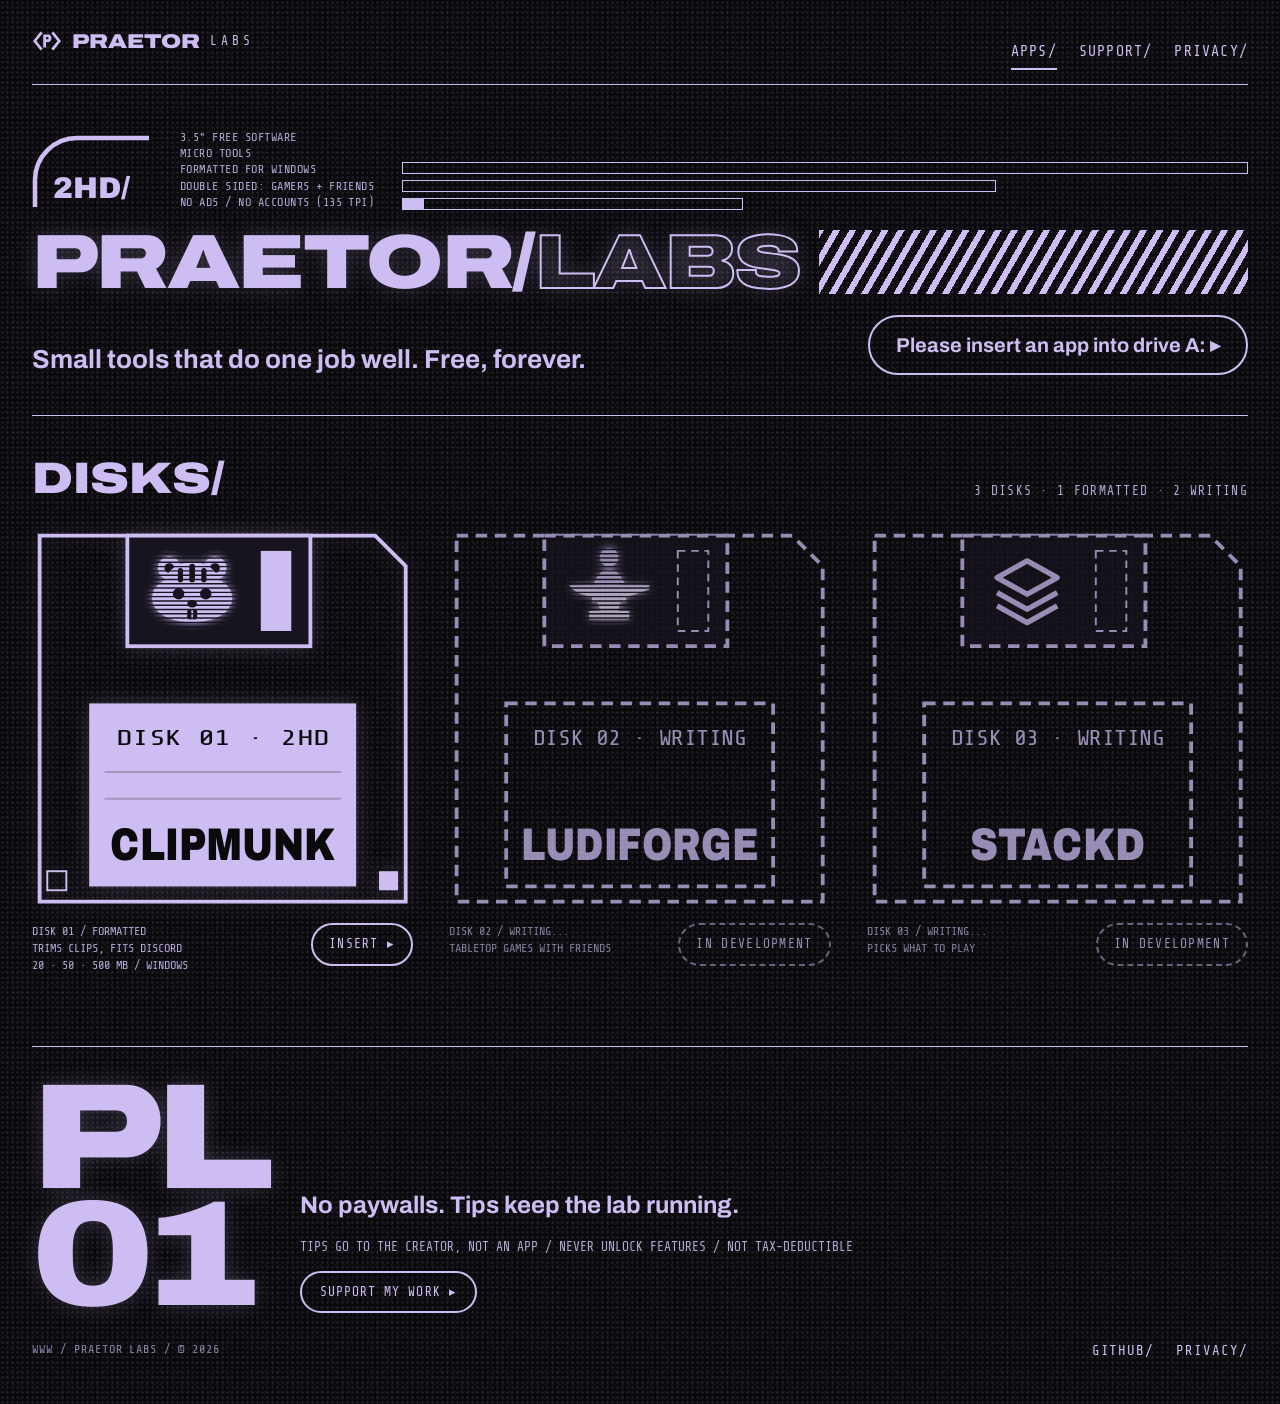
==== commit 7f54b592: "Search titles and structured data; tighter home page top Co-Authored-By: Claude Opus 5.5 <noreply@an" ====
--- a/index.html
+++ b/index.html
@@ -3,13 +3,13 @@
 <head>
 <meta charset="utf-8">
 <meta name="viewport" content="width=device-width, initial-scale=1">
-<title>Praetor Labs</title>
-<meta name="description" content="Free apps for gamers and friends. Small tools that do one job well. No ads, no accounts, no paywalls.">
+<title>Praetor Labs · Free Apps for Gamers</title>
+<meta name="description" content="Free apps for gamers and friends, like Clipmunk, a free Discord video compressor and clip trimmer for Windows. No ads, no accounts, no paywalls.">
 <meta name="theme-color" content="#0A090C">
 <meta property="og:type" content="website">
 <meta property="og:site_name" content="Praetor Labs">
 <meta property="og:title" content="Praetor Labs">
-<meta property="og:description" content="Free apps for gamers and friends. Small tools that do one job well. No ads, no accounts, no paywalls.">
+<meta property="og:description" content="Free apps for gamers and friends, like Clipmunk, a free Discord video compressor and clip trimmer for Windows. No ads, no accounts, no paywalls.">
 <meta property="og:url" content="https://praetorlabshq.com/">
 <meta property="og:image" content="https://praetorlabshq.com/assets/img/share.png">
 <meta property="og:image:width" content="1200">
@@ -29,12 +29,37 @@
 a:focus-visible{outline:2px solid #CDBDF2;outline-offset:3px}
 @keyframes hm14{from{transform:translateX(0)}to{transform:translateX(16.166px)}}
 @keyframes hb{50%{opacity:0}}
-@keyframes hspin{to{transform:rotate(360deg)}}
 @keyframes hled{0%,60%,100%{opacity:1}30%,80%{opacity:.25}}
 @keyframes hgrow{0%{width:6%}100%{width:100%}}
 .h-disk{transition:transform .2s ease}.h-disk:hover{transform:translateY(-5px)}
 @media (prefers-reduced-motion: reduce){*{animation:none !important;transition:none !important}}
 </style>
+<script type="application/ld+json">
+{
+  "@context": "https://schema.org",
+  "@graph": [
+    {
+      "@type": "Organization",
+      "name": "Praetor Labs",
+      "url": "https://praetorlabshq.com/",
+      "logo": "https://praetorlabshq.com/assets/img/apple-touch-icon.png",
+      "sameAs": [
+        "https://github.com/PraetorLabs01",
+        "https://ko-fi.com/praetorlabs"
+      ],
+      "@id": "https://praetorlabshq.com/#org"
+    },
+    {
+      "@type": "WebSite",
+      "name": "Praetor Labs",
+      "url": "https://praetorlabshq.com/",
+      "publisher": {
+        "@id": "https://praetorlabshq.com/#org"
+      }
+    }
+  ]
+}
+</script>
 </head>
 <body>
 <div style="background-color: #0A090C; background-image: radial-gradient(#CDBDF21C 1px, transparent 1.3px), radial-gradient(#CDBDF20E 1px, transparent 1.2px); background-size: 5px 5px, 7px 7px; background-position: 0 0, 3px 2px; color: #CDBDF2; font-family: 'Share Tech Mono', ui-monospace, monospace; font-size: 15px; line-height: 1.4; min-height: 100vh">
@@ -52,15 +77,7 @@
       </nav>
     </header>
 
-    <section style="position: relative; height: 720px; display: flex; flex-direction: column; justify-content: flex-end; padding-bottom: 40px">
-      <span aria-hidden="true" style="position: absolute; top: 40px; left: 0; width: 24px; height: 1px; background: #CDBDF2"></span>
-      <span aria-hidden="true" style="position: absolute; top: 28px; left: 12px; width: 1px; height: 24px; background: #CDBDF2"></span>
-      <span aria-hidden="true" style="position: absolute; top: 40px; right: 0; width: 24px; height: 1px; background: #CDBDF2"></span>
-      <span aria-hidden="true" style="position: absolute; top: 28px; right: 12px; width: 1px; height: 24px; background: #CDBDF2"></span>
-      <div aria-hidden="true" style="position: absolute; top: 70px; right: 0; font-size: 12px; letter-spacing: .14em; text-align: right; color: #8F84AA; line-height: 1.6">CONTINUOUS NIGHT CYCLE<br>//// 24/7 &gt; ON <span style="display: inline-block; width: 8px; height: 8px; border-radius: 50%; background: #CDBDF2; box-shadow: 0 0 8px #CDBDF2; animation: hled 1.1s infinite"></span></div>
-      <svg aria-hidden="true" viewBox="0 0 64 32" width="90" height="45" style="position: absolute; top: 150px; left: 48%; opacity: .7"><circle cx="22" cy="16" r="13" fill="none" stroke="#CDBDF2" stroke-width="2" stroke-dasharray="4 3" style="transform-box: fill-box; transform-origin: center; animation: hspin 8s linear infinite"></circle><circle cx="42" cy="16" r="13" fill="none" stroke="#CDBDF2" stroke-width="2"></circle></svg>
-      <div aria-hidden="true" style="position: absolute; top: 260px; left: 0; right: 0; display: flex; align-items: center; gap: 10px"><span style="width: 120px; height: 2px; background: #CDBDF2"></span><span style="width: 40px; height: 2px; background: #CDBDF2"></span><span style="flex: 1; height: 1px; background: #CDBDF244"></span><span style="width: 8px; height: 8px; border: 1px solid #CDBDF2"></span></div>
-
+    <section style="position: relative; display: flex; flex-direction: column; padding: 44px 0 40px">
       <div style="display: flex; flex-wrap: wrap; gap: 28px; align-items: end; margin-bottom: 18px">
         <svg viewBox="0 0 80 50" width="120" height="75" aria-hidden="true"><path d="M2 48V30A28 28 0 0 1 30 2H78" fill="none" stroke="#CDBDF2" stroke-width="3"></path><text x="14" y="42" font-family="Archivo, sans-serif" font-weight="900" font-size="20" fill="#CDBDF2">2HD/</text></svg>
         <div style="font-size: 12px; line-height: 1.35; letter-spacing: .04em; color: #B4A8D4">3.5" FREE SOFTWARE<br>MICRO TOOLS<br>FORMATTED FOR WINDOWS<br>DOUBLE SIDED: GAMERS + FRIENDS<br>NO ADS / NO ACCOUNTS (135 TPI)</div>
--- a/assets/css/site.css
+++ b/assets/css/site.css
@@ -5,13 +5,13 @@
 
 /* Phones: the mockups were drawn for desktop; these rules fold every multi-column layout into one column. */
 @media (max-width: 680px){
+  #apps > div:first-child{flex-wrap:wrap;gap:8px}
   [style*="padding: 0 32px"]{padding-left:16px !important;padding-right:16px !important}
   [style*="grid-template-columns: repeat(auto-fit"],[style*="grid-template-columns: auto 1fr"],[style*="grid-template-columns: 1fr 1fr"]{grid-template-columns:1fr !important}
   h1{font-size:clamp(28px,10vw,52px) !important}
   h1[style*="nowrap"]{font-size:8vw !important}
   h2{font-size:clamp(24px,7.5vw,40px) !important}
   [style*="font-size: 150px"]{font-size:84px !important}
-  section[style*="height: 720px"]{height:auto !important;min-height:560px;padding-top:120px !important}
   figure[style*="padding: 32px 40px 40px 0"]{padding:28px 28px 28px 0 !important}
   svg[style*="hfloat"]{display:none}
   section [aria-hidden="true"][style*="top: 260px"]{display:none !important}
